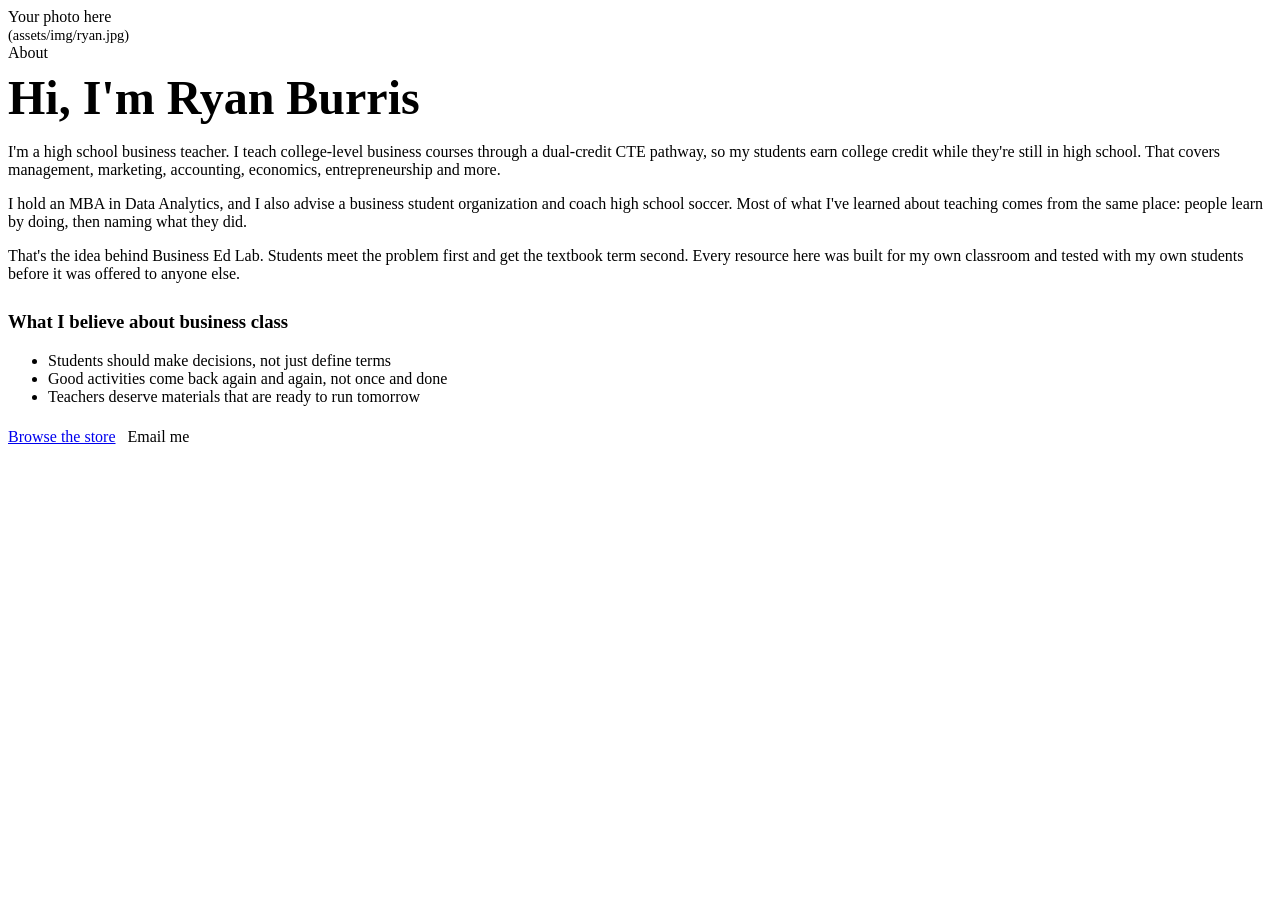
==== about.html @ b7bd47f2 "Add files via upload" ====
<!DOCTYPE html>
<html lang="en"><head>
<meta charset="utf-8"><meta name="viewport" content="width=device-width,initial-scale=1">
<title>About | Business Ed Lab</title>
<meta name="description" content="Business Ed Lab is run by Ryan Burris, a high school business teacher who builds hands-on resources for CTE and dual-credit classrooms.">
<link rel="icon" href="/assets/favicon.svg">
<link rel="preconnect" href="https://fonts.googleapis.com"><link rel="preconnect" href="https://fonts.gstatic.com" crossorigin><link href="https://fonts.googleapis.com/css2?family=Inter:wght@400;500;600;700;800&family=Source+Serif+4:opsz,wght@8..60,600;8..60,700&display=swap" rel="stylesheet">
<link rel="stylesheet" href="/assets/style.css">
<script src="/assets/site.js" defer></script>
</head><body>
<header class="site-header" data-active="/about"></header>

<section>
  <div class="wrap grid g2" style="gap:50px;align-items:start">
    <div class="portrait">Your photo here<br><span style="font-weight:400;font-size:.9rem">(assets/img/ryan.jpg)</span></div>
    <div>
      <span class="eyebrow ghost">About</span>
      <h1 style="margin:8px 0 18px;font-size:clamp(2rem,4.4vw,3rem)">Hi, I'm Ryan Burris</h1>
      <p class="muted">I'm a high school business teacher. I teach college-level business courses through a dual-credit CTE pathway, so my students earn college credit while they're still in high school. That covers management, marketing, accounting, economics, entrepreneurship and more.</p>
      <p class="muted" style="margin-top:14px">I hold an MBA in Data Analytics, and I also advise a business student organization and coach high school soccer. Most of what I've learned about teaching comes from the same place: people learn by doing, then naming what they did.</p>
      <p class="muted" style="margin-top:14px">That's the idea behind Business Ed Lab. Students meet the problem first and get the textbook term second. Every resource here was built for my own classroom and tested with my own students before it was offered to anyone else.</p>
      <h3 style="margin-top:28px">What I believe about business class</h3>
      <ul class="ticks">
        <li>Students should make decisions, not just define terms</li>
        <li>Good activities come back again and again, not once and done</li>
        <li>Teachers deserve materials that are ready to run tomorrow</li>
      </ul>
      <div style="display:flex;gap:12px;flex-wrap:wrap;margin-top:22px">
        <a class="btn btn-navy" href="/store">Browse the store</a>
        <a class="btn btn-line" data-email>Email me</a>
      </div>
      <div class="socials" data-socials style="margin-top:20px"></div>
    </div>
  </div>
</section>

<footer class="site-footer"></footer>
</body></html>
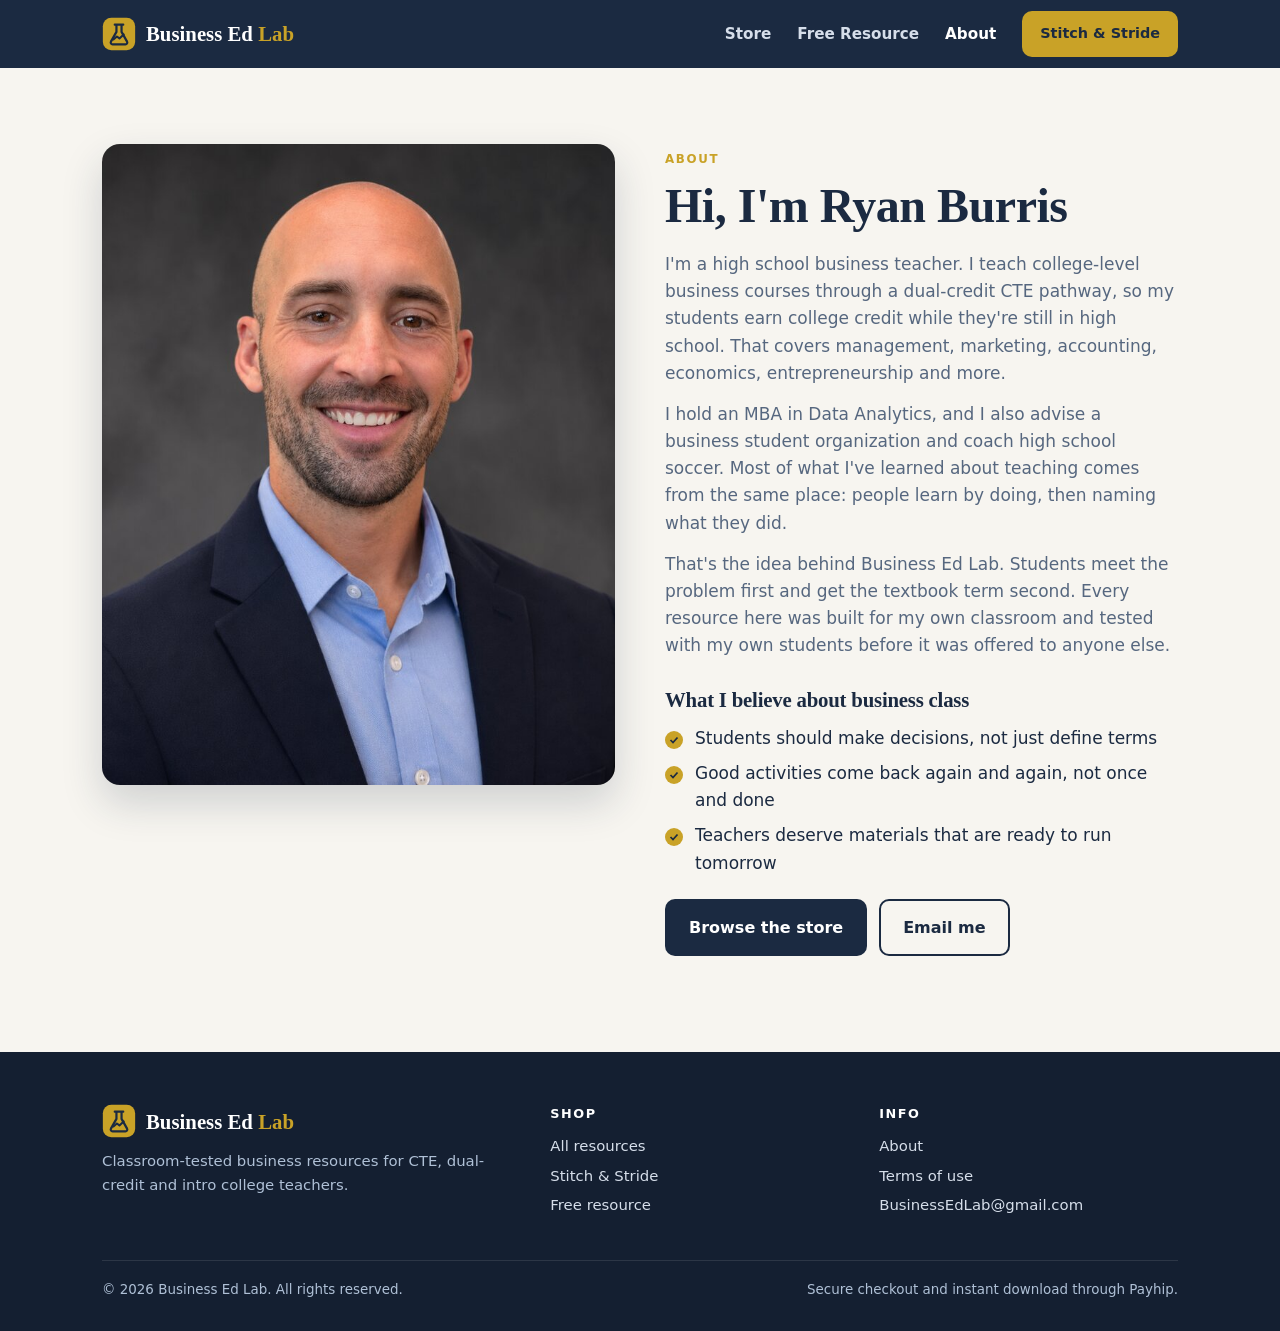
==== commit 99b23b9e: "Add files via upload" ====
--- a/about.html
+++ b/about.html
@@ -12,7 +12,7 @@
 
 <section>
   <div class="wrap grid g2" style="gap:50px;align-items:start">
-    <div class="portrait">Your photo here<br><span style="font-weight:400;font-size:.9rem">(assets/img/ryan.jpg)</span></div>
+    <img class="portrait-img" src="/assets/img/ryan.jpg" alt="Ryan Burris, founder of Business Ed Lab">
     <div>
       <span class="eyebrow ghost">About</span>
       <h1 style="margin:8px 0 18px;font-size:clamp(2rem,4.4vw,3rem)">Hi, I'm Ryan Burris</h1>
--- a/assets/style.css
+++ b/assets/style.css
@@ -0,0 +1,165 @@
+/* Business Ed Lab — shared styles */
+:root{
+  --navy:#1B2A41; --navy-2:#24385A; --ink:#1B2A41; --muted:#56677F; --line:#DCE3EC;
+  --paper:#F7F5F0; --white:#fff; --gold:#C9A227; --gold-2:#E3BE45; --steel:#7F93AD; --mint:#2E7D5B;
+  --serif: "Source Serif 4", Caladea, Cambria, Georgia, "Times New Roman", serif;
+  --sans: Inter, "Segoe UI", Carlito, system-ui, -apple-system, sans-serif;
+  --r:14px; --wrap:1120px;
+}
+*{box-sizing:border-box;margin:0;padding:0}
+html{scroll-behavior:smooth}
+body{font-family:var(--sans);color:var(--ink);background:var(--paper);line-height:1.6;font-size:17px;-webkit-font-smoothing:antialiased}
+img{max-width:100%;display:block}
+a{color:inherit}
+.wrap{max-width:var(--wrap);margin:0 auto;padding:0 22px}
+h1,h2,h3{font-family:var(--serif);line-height:1.12;letter-spacing:-.01em}
+h1{font-size:clamp(2.3rem,5.4vw,3.9rem)}
+h2{font-size:clamp(1.7rem,3.4vw,2.5rem)}
+h3{font-size:1.3rem}
+p{max-width:65ch}
+.eyebrow{display:inline-block;font-size:.74rem;font-weight:800;letter-spacing:.14em;text-transform:uppercase;color:var(--navy);background:var(--gold);padding:5px 11px;border-radius:6px}
+.eyebrow.ghost{background:transparent;color:var(--gold);padding:0}
+.muted{color:var(--muted)}
+.btn{display:inline-flex;align-items:center;gap:.5em;font-weight:700;font-size:1rem;text-decoration:none;padding:14px 22px;border-radius:10px;border:2px solid transparent;transition:transform .15s ease,background .15s ease;cursor:pointer}
+.btn:hover{transform:translateY(-1px)}
+.btn-gold{background:var(--gold);color:var(--navy)}
+.btn-gold:hover{background:var(--gold-2)}
+.btn-navy{background:var(--navy);color:#fff}
+.btn-line{border-color:currentColor;background:transparent}
+.btn-block{width:100%;justify-content:center}
+
+/* header */
+.site-header{background:var(--navy);color:#fff;position:sticky;top:0;z-index:20}
+.site-header .wrap{display:flex;align-items:center;justify-content:space-between;height:68px}
+.brand{display:flex;align-items:center;gap:10px;text-decoration:none;font-family:var(--serif);font-weight:700;font-size:1.3rem}
+.brand svg{width:34px;height:34px}
+.brand span b{color:var(--gold);font-weight:700}
+.nav{display:flex;gap:26px;align-items:center}
+.nav a{text-decoration:none;font-weight:600;font-size:.95rem;color:#D6DEEA}
+.nav a:hover,.nav a[aria-current="page"]{color:#fff}
+.nav .btn{padding:9px 16px;font-size:.9rem;color:var(--navy)}
+.menu-btn{display:none;background:none;border:0;color:#fff;font-size:1.6rem;cursor:pointer}
+@media (max-width:760px){
+  .menu-btn{display:block}
+  .nav{display:none;position:absolute;top:68px;left:0;right:0;background:var(--navy);flex-direction:column;align-items:flex-start;padding:10px 22px 22px;gap:14px}
+  .nav.open{display:flex}
+}
+
+/* sections */
+section{padding:76px 0}
+.navy-band{background:var(--navy);color:#fff}
+.navy-band .muted{color:#AFC0D6}
+.white-band{background:#fff}
+.grid{display:grid;gap:22px}
+.g2{grid-template-columns:repeat(2,1fr)}
+.g3{grid-template-columns:repeat(3,1fr)}
+.g4{grid-template-columns:repeat(4,1fr)}
+@media (max-width:900px){.g3,.g4{grid-template-columns:repeat(2,1fr)}}
+@media (max-width:640px){.g2,.g3,.g4{grid-template-columns:1fr}}
+
+/* hero */
+.hero{background:var(--navy);color:#fff;position:relative;overflow:hidden;padding:84px 0 92px}
+.hero::before{content:"";position:absolute;inset:0;background-image:linear-gradient(rgba(127,147,173,.09) 1px,transparent 1px),linear-gradient(90deg,rgba(127,147,173,.09) 1px,transparent 1px);background-size:56px 56px;pointer-events:none}
+.hero .wrap{position:relative;display:grid;grid-template-columns:1.1fr .9fr;gap:52px;align-items:center}
+.hero h1 em{font-style:normal;color:var(--gold)}
+.hero p.lead{font-size:1.18rem;color:#C9D5E4;margin:20px 0 30px}
+.hero .ctas{display:flex;gap:12px;flex-wrap:wrap}
+.hero .proof{display:flex;gap:22px;margin-top:30px;color:#AFC0D6;font-size:.92rem;flex-wrap:wrap}
+.hero .proof b{color:#fff}
+.hero-card{background:#fff;color:var(--ink);border-radius:18px;overflow:hidden;box-shadow:0 30px 60px rgba(0,0,0,.35);transform:rotate(1.5deg)}
+.hero-card .body{padding:18px 20px}
+.hero-card .tag{font-size:.72rem;font-weight:800;letter-spacing:.12em;text-transform:uppercase;color:var(--gold)}
+@media (max-width:900px){.hero .wrap{grid-template-columns:1fr}.hero-card{transform:none;max-width:460px}}
+
+/* cards */
+.card{background:#fff;border:1px solid var(--line);border-radius:var(--r);padding:24px;transition:box-shadow .2s ease,transform .2s ease}
+.card:hover{box-shadow:0 12px 30px rgba(27,42,65,.10)}
+.card .icon{width:46px;height:46px;border-radius:12px;background:var(--navy);display:grid;place-items:center;margin-bottom:14px}
+.card .icon svg{width:24px;height:24px;stroke:var(--gold);fill:none;stroke-width:2}
+.card h3{margin-bottom:6px}
+.card p{color:var(--muted);font-size:.97rem}
+.soon{display:inline-block;font-size:.7rem;font-weight:800;letter-spacing:.1em;text-transform:uppercase;color:var(--steel);border:1px solid var(--line);padding:2px 8px;border-radius:999px;margin-top:10px}
+
+/* product tile */
+.product{background:#fff;border:1px solid var(--line);border-radius:var(--r);overflow:hidden;display:flex;flex-direction:column}
+.product .thumb{aspect-ratio:1/1;background:var(--navy)}
+.product .thumb img{width:100%;height:100%;object-fit:cover}
+.product .info{padding:20px;display:flex;flex-direction:column;gap:8px;flex:1}
+.product .meta{font-size:.8rem;font-weight:700;letter-spacing:.06em;text-transform:uppercase;color:var(--steel)}
+.product .price{font-family:var(--serif);font-size:1.5rem;font-weight:700}
+.product .row{display:flex;justify-content:space-between;align-items:center;margin-top:auto;padding-top:10px}
+.product.placeholder .thumb{display:grid;place-items:center;color:var(--steel);font-weight:700;letter-spacing:.08em;text-transform:uppercase;font-size:.8rem;background:repeating-linear-gradient(45deg,#EEF2F7,#EEF2F7 12px,#F6F8FB 12px,#F6F8FB 24px)}
+
+/* product page */
+.pp{display:grid;grid-template-columns:1.05fr .95fr;gap:46px;align-items:start}
+@media (max-width:900px){.pp{grid-template-columns:1fr}}
+.gallery-main{border-radius:var(--r);overflow:hidden;border:1px solid var(--line);background:#fff}
+.gallery-thumbs{display:grid;grid-template-columns:repeat(5,1fr);gap:10px;margin-top:10px}
+.gallery-thumbs button{border:2px solid var(--line);border-radius:10px;overflow:hidden;padding:0;background:#fff;cursor:pointer;aspect-ratio:1/1}
+.gallery-thumbs button img{width:100%;height:100%;object-fit:cover;object-position:top}
+.gallery-thumbs button[aria-pressed="true"]{border-color:var(--gold)}
+.buybox{background:#fff;border:1px solid var(--line);border-radius:var(--r);padding:26px;position:sticky;top:90px}
+.buybox .price{font-family:var(--serif);font-size:2.4rem;font-weight:700}
+.ticks{list-style:none;margin:14px 0 20px}
+.ticks li{padding-left:30px;position:relative;margin:8px 0}
+.ticks li::before{content:"";position:absolute;left:0;top:.35em;width:18px;height:18px;border-radius:50%;background:var(--gold) url("data:image/svg+xml,%3Csvg xmlns='http://www.w3.org/2000/svg' viewBox='0 0 24 24' fill='none' stroke='%231B2A41' stroke-width='3.5'%3E%3Cpath d='M5 12l5 5 9-10'/%3E%3C/svg%3E") center/12px no-repeat}
+.facts{display:grid;grid-template-columns:1fr 1fr;gap:10px;margin:18px 0;font-size:.9rem}
+.facts div{background:var(--paper);border-radius:10px;padding:10px 12px}
+.facts b{display:block;font-size:.72rem;letter-spacing:.08em;text-transform:uppercase;color:var(--steel)}
+.small{font-size:.86rem;color:var(--muted)}
+
+table.weeks{width:100%;border-collapse:collapse;background:#fff;border-radius:var(--r);overflow:hidden;font-size:.95rem}
+table.weeks th{background:var(--navy);color:#fff;text-align:left;padding:12px 14px;font-weight:600}
+table.weeks td{padding:12px 14px;border-top:1px solid var(--line);vertical-align:top}
+table.weeks td:first-child{font-family:var(--serif);font-weight:700;font-size:1.15rem;color:var(--gold);width:60px}
+@media (max-width:640px){table.weeks .hide-sm{display:none}}
+
+.shot{border-radius:12px;overflow:hidden;border:1px solid var(--line);background:#fff;box-shadow:0 10px 26px rgba(27,42,65,.10)}
+
+details{background:#fff;border:1px solid var(--line);border-radius:12px;padding:16px 20px;margin-bottom:10px}
+details summary{font-weight:700;cursor:pointer;list-style:none;display:flex;justify-content:space-between}
+details summary::after{content:"+";color:var(--gold);font-size:1.3rem;line-height:1}
+details[open] summary::after{content:"−"}
+details p{margin-top:10px;color:var(--muted)}
+
+/* free / signup */
+.signup{background:var(--navy);color:#fff;border-radius:22px;padding:44px;display:grid;grid-template-columns:1.2fr .8fr;gap:30px;align-items:center}
+.signup p{color:#C9D5E4}
+@media (max-width:760px){.signup{grid-template-columns:1fr;padding:30px}}
+
+/* about */
+.portrait{aspect-ratio:4/5;border-radius:18px;background:linear-gradient(160deg,var(--navy),var(--navy-2));display:grid;place-items:center;color:#AFC0D6;font-weight:700;text-align:center;padding:20px}
+
+/* footer */
+.site-footer{background:#141F31;color:#AFC0D6;padding:52px 0 30px;font-size:.93rem}
+.site-footer .cols{display:grid;grid-template-columns:1.4fr 1fr 1fr;gap:30px}
+@media (max-width:760px){.site-footer .cols{grid-template-columns:1fr}}
+.site-footer a{text-decoration:none;color:#D6DEEA}
+.site-footer a:hover{color:#fff}
+.site-footer ul{list-style:none}
+.site-footer li{margin:6px 0}
+.site-footer h4{color:#fff;font-size:.8rem;letter-spacing:.12em;text-transform:uppercase;margin-bottom:10px}
+.socials{display:flex;gap:10px;margin-top:14px}
+.socials a{width:40px;height:40px;border-radius:10px;background:rgba(255,255,255,.08);display:grid;place-items:center}
+.socials a:hover{background:var(--gold)}
+.socials svg{width:20px;height:20px;fill:#fff}
+.socials a:hover svg{fill:var(--navy)}
+.legal{border-top:1px solid rgba(255,255,255,.1);margin-top:36px;padding-top:18px;display:flex;justify-content:space-between;flex-wrap:wrap;gap:10px;font-size:.84rem}
+
+/* link-in-bio page */
+.bio{min-height:100vh;background:var(--navy);color:#fff;padding:48px 18px}
+.bio .inner{max-width:480px;margin:0 auto;text-align:center}
+.bio .logo{width:76px;height:76px;margin:0 auto 14px}
+.bio h1{font-size:2rem}
+.bio p{color:#AFC0D6;margin:8px auto 26px}
+.bio .links{display:flex;flex-direction:column;gap:12px}
+.bio .links a{display:flex;align-items:center;gap:14px;text-align:left;background:#fff;color:var(--navy);text-decoration:none;border-radius:14px;padding:12px;font-weight:700}
+.bio .links a img{width:54px;height:54px;border-radius:10px;object-fit:cover}
+.bio .links a .ph{width:54px;height:54px;border-radius:10px;background:var(--gold);display:grid;place-items:center;font-size:1.4rem}
+.bio .links a small{display:block;font-weight:500;color:var(--muted);font-size:.85rem}
+.bio .socials{justify-content:center;margin-top:28px}
+
+.toast{position:fixed;left:50%;bottom:24px;transform:translateX(-50%);background:var(--navy);color:#fff;padding:14px 20px;border-radius:12px;box-shadow:0 12px 30px rgba(0,0,0,.3);font-weight:600;z-index:50;opacity:0;transition:opacity .2s}
+.toast.show{opacity:1}
+
+.portrait-img{width:100%;aspect-ratio:4/5;object-fit:cover;object-position:center top;border-radius:18px;box-shadow:0 18px 40px rgba(27,42,65,.18)}
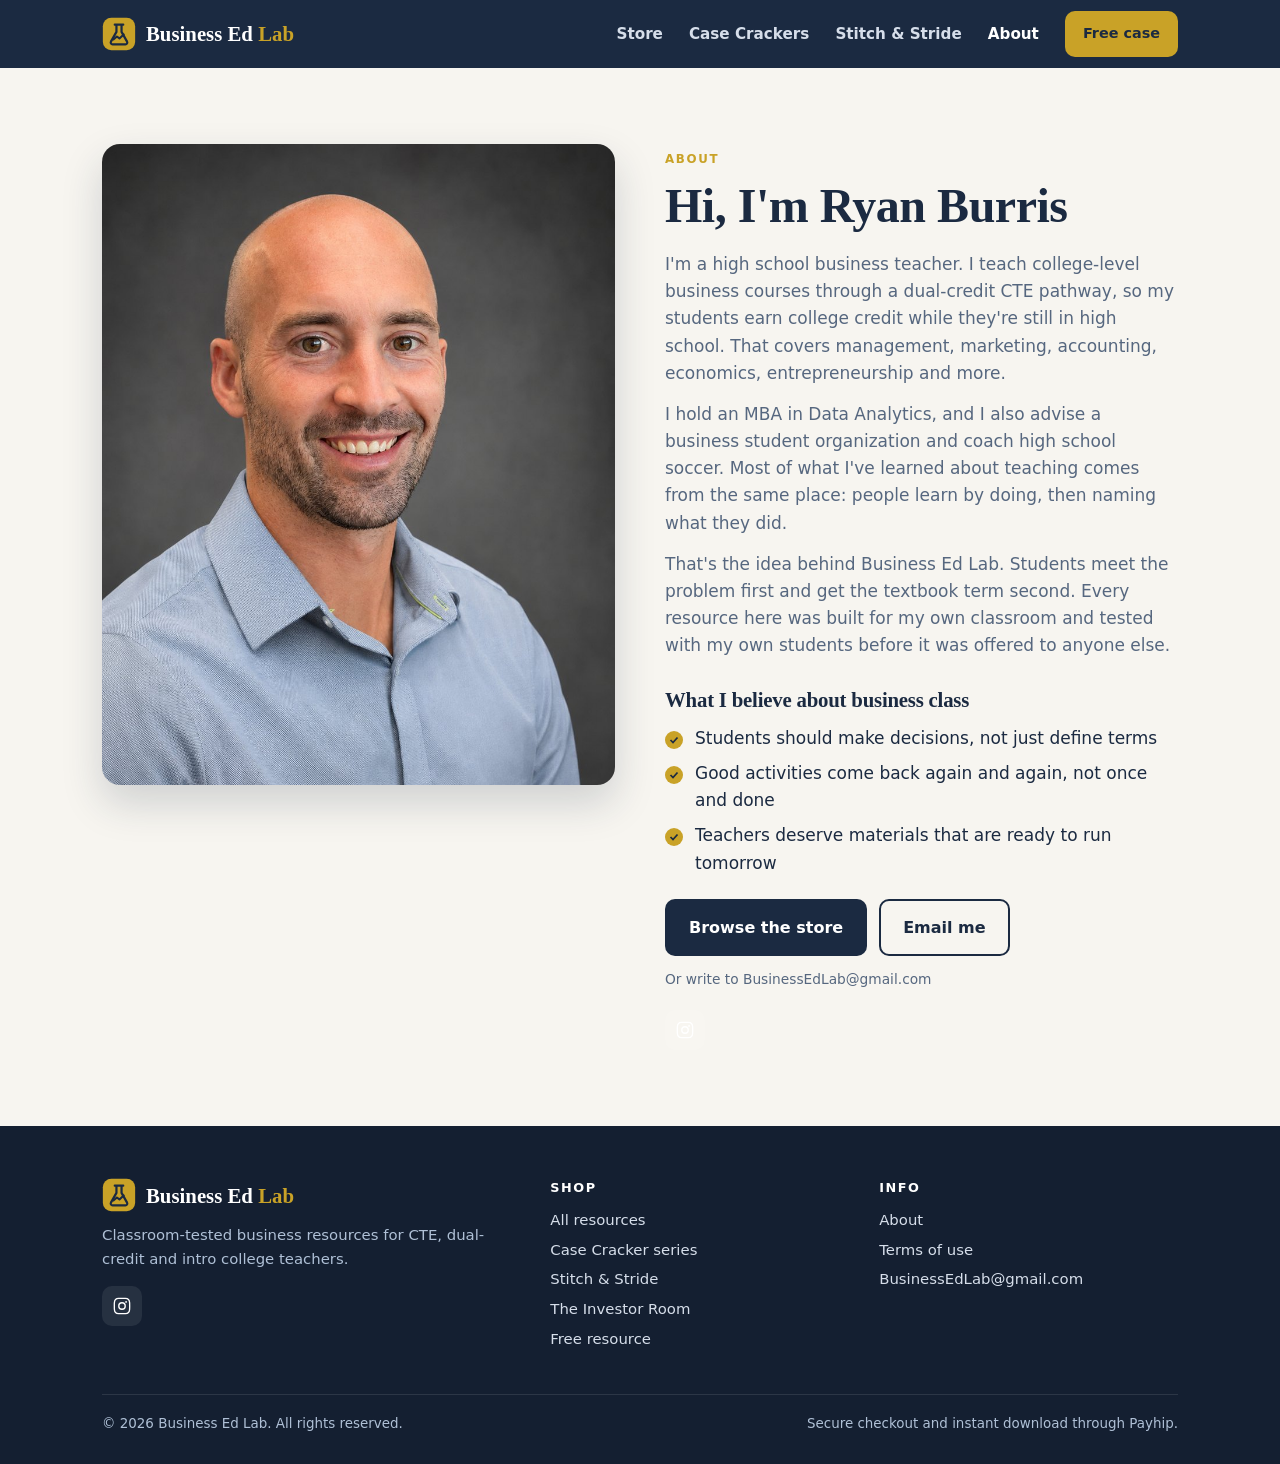
==== commit 5ec0a061: "Add files via upload" ====
--- a/about.html
+++ b/about.html
@@ -28,6 +28,7 @@
       <div style="display:flex;gap:12px;flex-wrap:wrap;margin-top:22px">
         <a class="btn btn-navy" href="/store">Browse the store</a>
         <a class="btn btn-line" data-email>Email me</a>
+        <p class="small" style="margin:0;flex-basis:100%">Or write to BusinessEdLab@gmail.com</p>
       </div>
       <div class="socials" data-socials style="margin-top:20px"></div>
     </div>
--- a/assets/style.css
+++ b/assets/style.css
@@ -163,3 +163,50 @@
 .toast.show{opacity:1}
 
 .portrait-img{width:100%;aspect-ratio:4/5;object-fit:cover;object-position:center top;border-radius:18px;box-shadow:0 18px 40px rgba(27,42,65,.18)}
+
+/* store shelves + filter */
+.filters{display:flex;flex-wrap:wrap;gap:8px;margin-bottom:8px}
+.filters span{font-size:.8rem;font-weight:700;letter-spacing:.08em;text-transform:uppercase;color:var(--steel);align-self:center;margin-right:4px}
+.filters button{font:inherit;font-size:.9rem;font-weight:600;padding:8px 14px;border-radius:999px;border:1px solid var(--line);background:#fff;color:var(--ink);cursor:pointer}
+.filters button[aria-pressed="true"]{background:var(--navy);border-color:var(--navy);color:#fff}
+.shelf{padding-top:34px}
+.shelf-head{display:flex;justify-content:space-between;align-items:end;gap:16px;margin-bottom:18px;flex-wrap:wrap}
+.shelf-head h2{font-size:clamp(1.5rem,3vw,2rem)}
+.shelf-head p{color:var(--muted);margin-top:4px}
+.shelf-head a{font-weight:700;color:var(--navy)}
+[hidden]{display:none!important}
+.case-row{display:grid;grid-template-columns:280px 1fr;gap:34px;align-items:center;padding:30px 0;border-top:1px solid var(--line)}
+.case-row:first-child{border-top:0}
+.case-row .shot img{display:block;width:100%}
+.steps4{display:grid;grid-template-columns:repeat(4,1fr);gap:14px;margin-top:26px}
+.steps4 div{border:1px solid rgba(201,162,39,.45);border-radius:12px;padding:14px 16px}
+.steps4 b{font-family:var(--serif);color:var(--gold);font-size:1.6rem;display:block}
+@media (max-width:760px){.case-row{grid-template-columns:1fr}.steps4{grid-template-columns:repeat(2,1fr)}}
+.product a.thumb{display:block}
+
+.btn-sm{padding:9px 15px;font-size:.92rem}
+.product.case .info{padding:16px 18px;gap:6px}
+.product.case h3{font-size:1.12rem}
+.product.case .muted{font-size:.9rem;line-height:1.45}
+.product.case .price{font-size:1.25rem}
+.shelf-head .count{font-family:var(--sans,inherit);font-size:.8rem;font-weight:700;letter-spacing:.06em;text-transform:uppercase;color:var(--steel);vertical-align:middle;margin-left:6px}
+
+/* home: cover stack + product lines */
+.cover-stack{position:relative;height:500px}
+.cover-stack a{position:absolute;width:66%;border-radius:14px;overflow:hidden;box-shadow:0 26px 50px rgba(0,0,0,.4);transition:transform .2s ease}
+.cover-stack a img{display:block;width:100%}
+.cover-stack a:nth-child(1){left:-4%;top:70px;transform:rotate(-6deg);z-index:1}
+.cover-stack a:nth-child(2){right:-4%;top:56px;transform:rotate(5deg);z-index:2}
+.cover-stack a:nth-child(3){left:17%;top:0;transform:rotate(0);z-index:3}
+.cover-stack a:hover{transform:translateY(-6px) rotate(0);z-index:4}
+@media (max-width:900px){.cover-stack{height:380px;max-width:440px;margin:10px auto 0}}
+@media (max-width:480px){.cover-stack{height:300px}}
+.line{background:#fff;border:1px solid var(--line);border-radius:var(--r);overflow:hidden;display:flex;flex-direction:column;text-decoration:none;color:inherit;transition:box-shadow .2s ease,transform .2s ease}
+.line:hover{box-shadow:0 14px 32px rgba(27,42,65,.12);transform:translateY(-2px)}
+.line img{display:block;width:100%;aspect-ratio:16/10;object-fit:cover;object-position:top}
+.line .body{padding:20px 22px;display:flex;flex-direction:column;gap:8px;flex:1}
+.line .meta{font-size:.78rem;font-weight:800;letter-spacing:.1em;text-transform:uppercase;color:var(--steel)}
+.line .go{margin-top:auto;padding-top:8px;font-weight:700;color:var(--navy)}
+.course-links{display:flex;flex-wrap:wrap;gap:10px;margin-top:18px}
+.course-links a{padding:10px 16px;border-radius:999px;border:1px solid var(--line);background:#fff;text-decoration:none;font-weight:600;color:var(--ink)}
+.course-links a:hover{border-color:var(--navy)}
